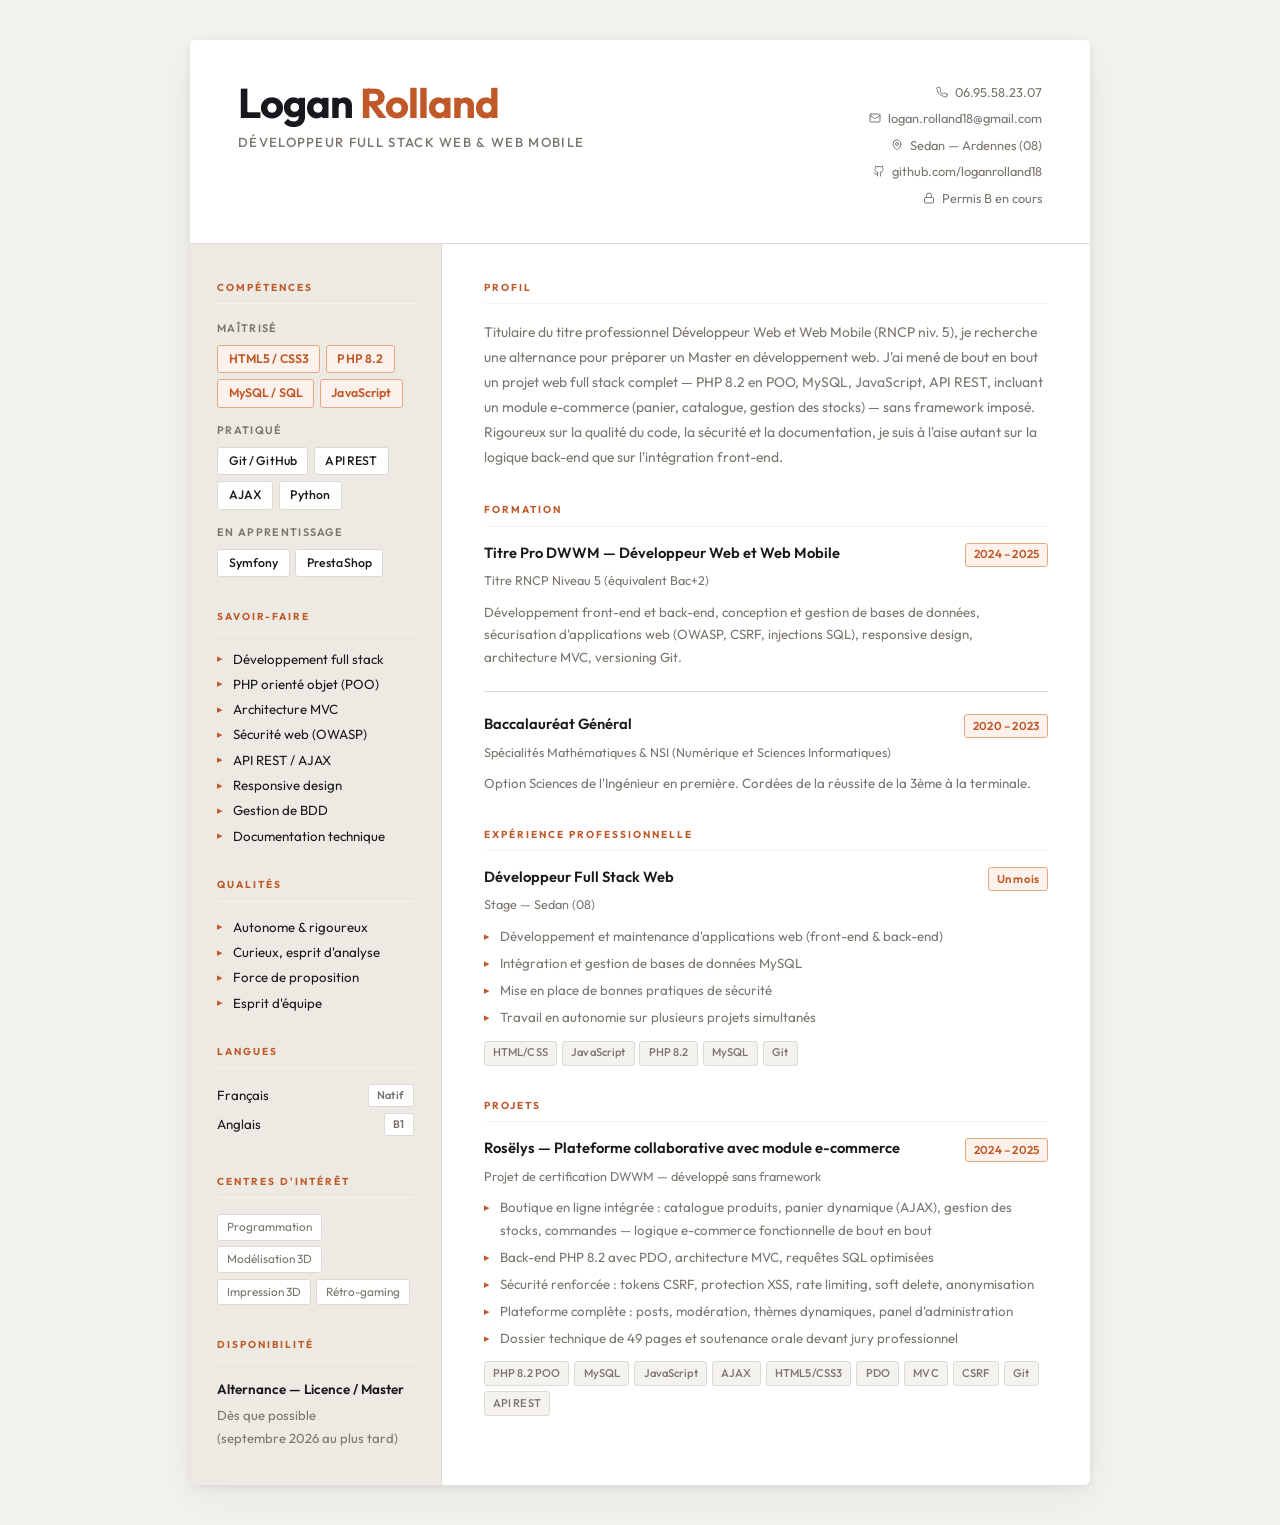
==== cv-logan-rolland.html @ 844a03ae "Add files via upload" ====
<!DOCTYPE html>
<html lang="fr">
<head>
<meta charset="UTF-8">
<meta name="viewport" content="width=device-width, initial-scale=1.0">
<title>CV – Logan Rolland – Développeur Full Stack Web & Web Mobile</title>
<link href="https://fonts.googleapis.com/css2?family=Outfit:wght@300;400;500;600;700&display=swap" rel="stylesheet">
<style>
:root {
  --bg:           #f4f2ee;
  --surface:      #ffffff;
  --sidebar:      #edeae3;
  --text:         #19181c;
  --muted:        #7a756e;
  --border:       #dedad3;
  --accent:       #c05828;
  --accent-bg:    #fdf1eb;
  --accent-border:#e8a882;
}

*, *::before, *::after { box-sizing: border-box; margin: 0; padding: 0; }

body {
  font-family: 'Outfit', sans-serif;
  background: var(--bg);
  color: var(--text);
  padding: 2.5rem 1rem;
  font-size: 14px;
  line-height: 1.6;
  -webkit-print-color-adjust: exact;
  print-color-adjust: exact;
}

.page {
  max-width: 900px;
  margin: 0 auto;
  background: var(--surface);
  border-radius: 6px;
  overflow: hidden;
  box-shadow: 0 2px 8px rgba(0,0,0,0.07), 0 12px 40px rgba(0,0,0,0.06);
}

/* ─── HEADER ─── */
.header {
  padding: 2.6rem 3rem 2.2rem;
  background: var(--surface);
  border-bottom: 1px solid var(--border);
  display: flex;
  justify-content: space-between;
  align-items: flex-start;
  gap: 2rem;
}

.header-left {}

.name {
  font-size: 2.6rem;
  font-weight: 700;
  letter-spacing: -0.025em;
  color: var(--text);
  line-height: 1;
}
.name em {
  color: var(--accent);
  font-style: normal;
}

.headline {
  font-size: 0.82rem;
  font-weight: 500;
  color: var(--muted);
  margin-top: 0.55rem;
  letter-spacing: 0.1em;
  text-transform: uppercase;
}

.contacts {
  display: flex;
  flex-direction: column;
  gap: 0.38rem;
  align-items: flex-end;
}

.hc {
  display: flex;
  align-items: center;
  gap: 0.42rem;
  color: var(--muted);
  font-size: 0.8rem;
  text-decoration: none;
  font-weight: 400;
  transition: color 0.15s;
}
.hc:hover { color: var(--accent); }
.hc svg { flex-shrink: 0; }

/* ─── LAYOUT ─── */
.body {
  display: grid;
  grid-template-columns: 252px 1fr;
}

/* ─── SIDEBAR ─── */
.sidebar {
  background: var(--sidebar);
  border-right: 1px solid var(--border);
  padding: 2.2rem 1.7rem;
  display: flex;
  flex-direction: column;
  gap: 2rem;
}

/* ─── MAIN ─── */
.main {
  padding: 2.2rem 2.6rem;
  display: flex;
  flex-direction: column;
  gap: 2rem;
}

/* ─── SECTION TITLE ─── */
.st {
  font-size: 0.63rem;
  font-weight: 700;
  letter-spacing: 0.2em;
  text-transform: uppercase;
  color: var(--accent);
  margin-bottom: 1rem;
  padding-bottom: 0.45rem;
  border-bottom: 1.5px solid var(--accent-bg);
}

/* ─── SKILL GROUPS ─── */
.skill-group {
  margin-bottom: 0.9rem;
}
.skill-group:last-child { margin-bottom: 0; }

.skill-group-label {
  font-size: 0.68rem;
  font-weight: 600;
  color: var(--muted);
  text-transform: uppercase;
  letter-spacing: 0.12em;
  margin-bottom: 0.45rem;
}

.skill-tags {
  display: flex;
  flex-wrap: wrap;
  gap: 0.35rem;
}

.stag {
  font-size: 0.77rem;
  font-weight: 500;
  padding: 0.22rem 0.65rem;
  border-radius: 3px;
  background: var(--surface);
  color: var(--text);
  border: 1px solid var(--border);
  letter-spacing: 0.01em;
}
.stag.hi {
  background: var(--accent-bg);
  border-color: var(--accent-border);
  color: var(--accent);
  font-weight: 600;
}

/* ─── SOFT LIST ─── */
.soft-list {
  display: flex;
  flex-direction: column;
  gap: 0.42rem;
}
.soft-item {
  font-size: 0.83rem;
  color: var(--text);
  font-weight: 400;
  padding-left: 1rem;
  position: relative;
  line-height: 1.4;
}
.soft-item::before {
  content: '▸';
  position: absolute;
  left: 0;
  color: var(--accent);
  font-size: 0.68rem;
  top: 0.15em;
}

/* ─── LANG ─── */
.lang-row {
  display: flex;
  justify-content: space-between;
  align-items: center;
  font-size: 0.83rem;
  margin-bottom: 0.38rem;
}
.lbadge {
  font-size: 0.68rem;
  font-weight: 600;
  padding: 0.1rem 0.5rem;
  border-radius: 2px;
  background: var(--surface);
  border: 1px solid var(--border);
  color: var(--muted);
  letter-spacing: 0.04em;
}

/* ─── HOBBIES ─── */
.hobby-tags {
  display: flex;
  flex-wrap: wrap;
  gap: 0.35rem;
}
.htag {
  font-size: 0.74rem;
  padding: 0.18rem 0.55rem;
  border-radius: 3px;
  background: var(--surface);
  border: 1px solid var(--border);
  color: var(--muted);
}

/* ─── DISPO ─── */
.dispo {
  font-size: 0.82rem;
  color: var(--muted);
  line-height: 1.75;
}
.dispo strong {
  display: block;
  font-weight: 600;
  color: var(--text);
  font-size: 0.84rem;
  margin-bottom: 0.15rem;
}

/* ─── PROFIL ─── */
.profil {
  font-size: 0.87rem;
  line-height: 1.8;
  color: var(--muted);
  font-weight: 400;
}

/* ─── CARDS ─── */
.card {
  padding-bottom: 1.4rem;
  margin-bottom: 1.4rem;
  border-bottom: 1px solid var(--border);
}
.card:last-child {
  padding-bottom: 0;
  margin-bottom: 0;
  border-bottom: none;
}

.card-head {
  display: flex;
  justify-content: space-between;
  align-items: flex-start;
  gap: 1rem;
  margin-bottom: 0.2rem;
}
.card-title {
  font-size: 0.92rem;
  font-weight: 600;
  color: var(--text);
  line-height: 1.35;
}
.card-date {
  font-size: 0.72rem;
  font-weight: 600;
  color: var(--accent);
  background: var(--accent-bg);
  border: 1px solid var(--accent-border);
  padding: 0.12rem 0.5rem;
  border-radius: 3px;
  white-space: nowrap;
  flex-shrink: 0;
  letter-spacing: 0.02em;
}
.card-sub {
  font-size: 0.79rem;
  color: var(--muted);
  margin-bottom: 0.65rem;
  font-weight: 400;
}
.card-desc {
  font-size: 0.83rem;
  color: var(--muted);
  line-height: 1.7;
}
.card-desc ul {
  display: flex;
  flex-direction: column;
  gap: 0.28rem;
  padding: 0;
}
.card-desc li {
  list-style: none;
  position: relative;
  padding-left: 1rem;
}
.card-desc li::before {
  content: '▸';
  position: absolute;
  left: 0;
  color: var(--accent);
  font-size: 0.68rem;
  top: 0.2em;
}

.tags {
  display: flex;
  flex-wrap: wrap;
  gap: 0.3rem;
  margin-top: 0.75rem;
}
.tag {
  font-size: 0.7rem;
  font-weight: 500;
  padding: 0.16rem 0.52rem;
  border-radius: 3px;
  background: var(--bg);
  border: 1px solid var(--border);
  color: var(--muted);
  letter-spacing: 0.01em;
}

/* ─── PRINT ─── */
@media print {
  body { padding: 0; background: white; }
  .page { box-shadow: none; border-radius: 0; max-width: 100%; }
}
</style>
</head>
<body>
<div class="page">

  <!-- HEADER -->
  <header class="header">
    <div class="header-left">
      <div class="name">Logan <em>Rolland</em></div>
      <div class="headline">Développeur Full Stack Web &amp; Web Mobile</div>
    </div>
    <div class="contacts">
      <a class="hc" href="tel:0695582307">
        <svg width="12" height="12" viewBox="0 0 24 24" fill="none" stroke="currentColor" stroke-width="2" stroke-linecap="round" stroke-linejoin="round"><path d="M22 16.92v3a2 2 0 0 1-2.18 2 19.79 19.79 0 0 1-8.63-3.07A19.5 19.5 0 0 1 4.69 13.5a19.79 19.79 0 0 1-3.07-8.67A2 2 0 0 1 3.6 2.69h3a2 2 0 0 1 2 1.72c.127.96.36 1.903.7 2.81a2 2 0 0 1-.45 2.11L7.91 10.24a16 16 0 0 0 6 6l1.62-1.62a2 2 0 0 1 2.11-.45c.907.34 1.85.573 2.81.7A2 2 0 0 1 22 16.92z"/></svg>
        06.95.58.23.07
      </a>
      <a class="hc" href="mailto:logan.rolland18@gmail.com">
        <svg width="12" height="12" viewBox="0 0 24 24" fill="none" stroke="currentColor" stroke-width="2" stroke-linecap="round" stroke-linejoin="round"><rect width="20" height="16" x="2" y="4" rx="2"/><path d="m22 7-8.97 5.7a1.94 1.94 0 0 1-2.06 0L2 7"/></svg>
        logan.rolland18@gmail.com
      </a>
      <span class="hc">
        <svg width="12" height="12" viewBox="0 0 24 24" fill="none" stroke="currentColor" stroke-width="2" stroke-linecap="round" stroke-linejoin="round"><path d="M20 10c0 6-8 12-8 12s-8-6-8-12a8 8 0 0 1 16 0Z"/><circle cx="12" cy="10" r="3"/></svg>
        Sedan — Ardennes (08)
      </span>
      <a class="hc" href="https://github.com/loganrolland18" target="_blank">
        <svg width="12" height="12" viewBox="0 0 24 24" fill="none" stroke="currentColor" stroke-width="2" stroke-linecap="round" stroke-linejoin="round"><path d="M15 22v-4a4.8 4.8 0 0 0-1-3.5c3 0 6-2 6-5.5.08-1.25-.27-2.48-1-3.5.28-1.15.28-2.35 0-3.5 0 0-1 0-3 1.5-2.64-.5-5.36-.5-8 0C6 2 5 2 5 2c-.3 1.15-.3 2.35 0 3.5A5.4 5.4 0 0 0 4 9c0 3.5 3 5.5 6 5.5-.39.49-.68 1.05-.85 1.65-.17.6-.22 1.23-.15 1.85v4"/><path d="M9 18c-4.51 2-5-2-7-2"/></svg>
        github.com/loganrolland18
      </a>
      <span class="hc">
        <svg width="12" height="12" viewBox="0 0 24 24" fill="none" stroke="currentColor" stroke-width="2" stroke-linecap="round" stroke-linejoin="round"><rect width="18" height="11" x="3" y="11" rx="2"/><path d="M7 11V7a5 5 0 0 1 10 0v4"/></svg>
        Permis B en cours
      </span>
    </div>
  </header>

  <div class="body">

    <!-- SIDEBAR -->
    <aside class="sidebar">

      <section>
        <div class="st">Compétences</div>

        <div class="skill-group">
          <div class="skill-group-label">Maîtrisé</div>
          <div class="skill-tags">
            <span class="stag hi">HTML5 / CSS3</span>
            <span class="stag hi">PHP 8.2</span>
            <span class="stag hi">MySQL / SQL</span>
            <span class="stag hi">JavaScript</span>
          </div>
        </div>

        <div class="skill-group">
          <div class="skill-group-label">Pratiqué</div>
          <div class="skill-tags">
            <span class="stag">Git / GitHub</span>
            <span class="stag">API REST</span>
            <span class="stag">AJAX</span>
            <span class="stag">Python</span>
          </div>
        </div>

        <div class="skill-group">
          <div class="skill-group-label">En apprentissage</div>
          <div class="skill-tags">
            <span class="stag">Symfony</span>
            <span class="stag">PrestaShop</span>
          </div>
        </div>
      </section>

      <section>
        <div class="st">Savoir-faire</div>
        <div class="soft-list">
          <div class="soft-item">Développement full stack</div>
          <div class="soft-item">PHP orienté objet (POO)</div>
          <div class="soft-item">Architecture MVC</div>
          <div class="soft-item">Sécurité web (OWASP)</div>
          <div class="soft-item">API REST / AJAX</div>
          <div class="soft-item">Responsive design</div>
          <div class="soft-item">Gestion de BDD</div>
          <div class="soft-item">Documentation technique</div>
        </div>
      </section>

      <section>
        <div class="st">Qualités</div>
        <div class="soft-list">
          <div class="soft-item">Autonome &amp; rigoureux</div>
          <div class="soft-item">Curieux, esprit d'analyse</div>
          <div class="soft-item">Force de proposition</div>
          <div class="soft-item">Esprit d'équipe</div>
        </div>
      </section>

      <section>
        <div class="st">Langues</div>
        <div class="lang-row"><span>Français</span><span class="lbadge">Natif</span></div>
        <div class="lang-row"><span>Anglais</span><span class="lbadge">B1</span></div>
      </section>

      <section>
        <div class="st">Centres d'intérêt</div>
        <div class="hobby-tags">
          <span class="htag">Programmation</span>
          <span class="htag">Modélisation 3D</span>
          <span class="htag">Impression 3D</span>
          <span class="htag">Rétro-gaming</span>
        </div>
      </section>

      <section>
        <div class="st">Disponibilité</div>
        <div class="dispo">
          <strong>Alternance — Licence / Master</strong>
          Dès que possible<br>
          (septembre 2026 au plus tard)<br>
              
        </div>
      </section>

    </aside>

    <!-- MAIN -->
    <main class="main">

      <section>
        <div class="st">Profil</div>
        <div class="profil">
          Titulaire du titre professionnel Développeur Web et Web Mobile (RNCP niv. 5), je recherche une alternance pour préparer un Master en développement web. J'ai mené de bout en bout un projet web full stack complet — PHP 8.2 en POO, MySQL, JavaScript, API REST, incluant un module e-commerce (panier, catalogue, gestion des stocks) — sans framework imposé. Rigoureux sur la qualité du code, la sécurité et la documentation, je suis à l'aise autant sur la logique back-end que sur l'intégration front-end.
        </div>
      </section>

      <section>
        <div class="st">Formation</div>

        <div class="card">
          <div class="card-head">
            <div class="card-title">Titre Pro DWWM — Développeur Web et Web Mobile</div>
            <span class="card-date">2024 – 2025</span>
          </div>
          <div class="card-sub">Titre RNCP Niveau 5 (équivalent Bac+2)</div>
          <div class="card-desc">
            Développement front-end et back-end, conception et gestion de bases de données, sécurisation d'applications web (OWASP, CSRF, injections SQL), responsive design, architecture MVC, versioning Git.
          </div>
        </div>

        <div class="card">
          <div class="card-head">
            <div class="card-title">Baccalauréat Général</div>
            <span class="card-date">2020 – 2023</span>
          </div>
          <div class="card-sub">Spécialités Mathématiques &amp; NSI (Numérique et Sciences Informatiques)</div>
          <div class="card-desc">
            Option Sciences de l'Ingénieur en première. Cordées de la réussite de la 3ème à la terminale.
          </div>
        </div>
      </section>

      <section>
        <div class="st">Expérience professionnelle</div>

        <div class="card">
          <div class="card-head">
            <div class="card-title">Développeur Full Stack Web </div>
            <span class="card-date">Un mois</span>
          </div>
          <div class="card-sub">Stage — Sedan (08)</div>
          <div class="card-desc">
            <ul>
              <li>Développement et maintenance d'applications web (front-end &amp; back-end)</li>
              <li>Intégration et gestion de bases de données MySQL</li>
              <li>Mise en place de bonnes pratiques de sécurité</li>
              <li>Travail en autonomie sur plusieurs projets simultanés</li>
            </ul>
          </div>
          <div class="tags">
            <span class="tag">HTML/CSS</span>
            <span class="tag">JavaScript</span>
            <span class="tag">PHP 8.2</span>
            <span class="tag">MySQL</span>
            <span class="tag">Git</span>
          </div>
        </div>
      </section>

      <section>
        <div class="st">Projets</div>

        <div class="card">
          <div class="card-head">
            <div class="card-title">Rosëlys — Plateforme collaborative avec module e-commerce</div>
            <span class="card-date">2024 – 2025</span>
          </div>
          <div class="card-sub">Projet de certification DWWM — développé sans framework</div>
          <div class="card-desc">
            <ul>
              <li>Boutique en ligne intégrée : catalogue produits, panier dynamique (AJAX), gestion des stocks, commandes — logique e-commerce fonctionnelle de bout en bout</li>
              <li>Back-end PHP 8.2 avec PDO, architecture MVC, requêtes SQL optimisées</li>
              <li>Sécurité renforcée : tokens CSRF, protection XSS, rate limiting, soft delete, anonymisation</li>
              <li>Plateforme complète : posts, modération, thèmes dynamiques, panel d'administration</li>
              <li>Dossier technique de 49 pages et soutenance orale devant jury professionnel</li>
            </ul>
          </div>
          <div class="tags">
            <span class="tag">PHP 8.2 POO</span>
            <span class="tag">MySQL</span>
            <span class="tag">JavaScript</span>
            <span class="tag">AJAX</span>
            <span class="tag">HTML5/CSS3</span>
            <span class="tag">PDO</span>
            <span class="tag">MVC</span>
            <span class="tag">CSRF</span>
            <span class="tag">Git</span>
            <span class="tag">API REST</span>
          </div>
        </div>
      </section>

    </main>
  </div>
</div>
</body>
</html>
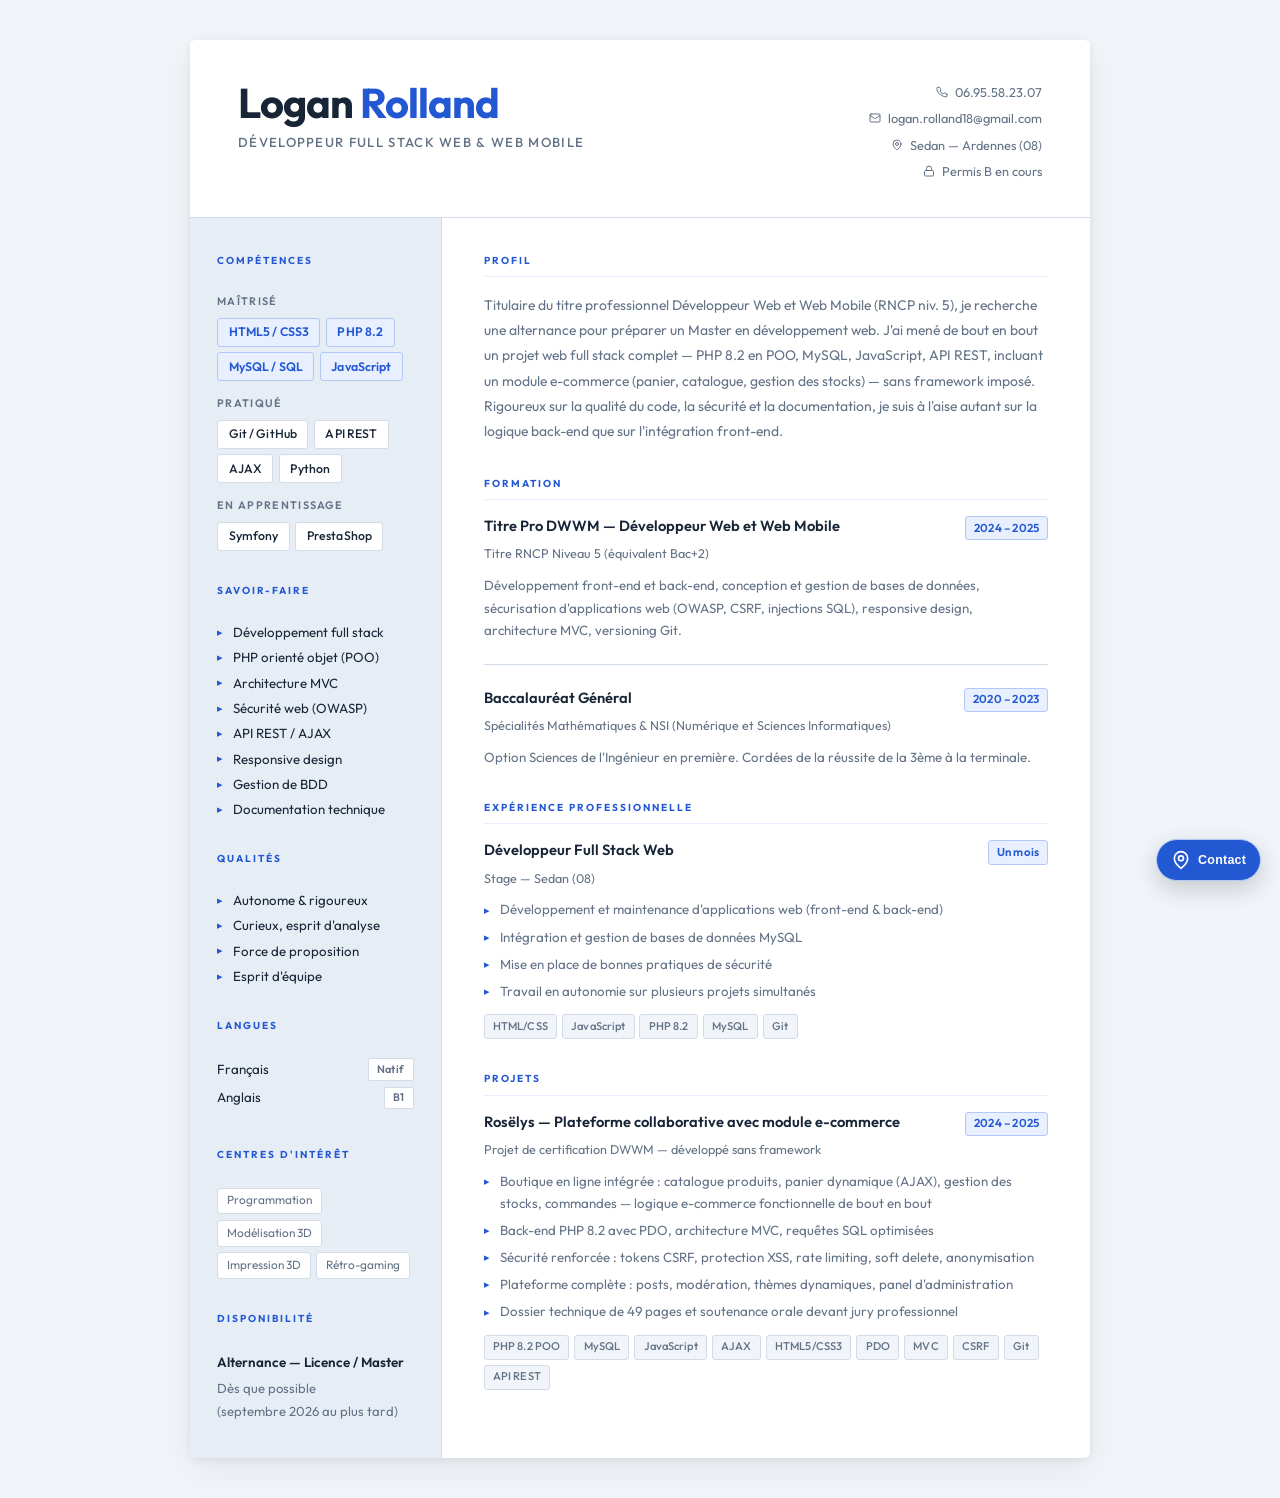
==== commit fe7c6f0e: "Add files via upload" ====
--- a/cv-logan-rolland.html
+++ b/cv-logan-rolland.html
@@ -4,340 +4,9 @@
 <meta charset="UTF-8">
 <meta name="viewport" content="width=device-width, initial-scale=1.0">
 <title>CV – Logan Rolland – Développeur Full Stack Web & Web Mobile</title>
+<link rel="stylesheet" href="styles.css">
 <link href="https://fonts.googleapis.com/css2?family=Outfit:wght@300;400;500;600;700&display=swap" rel="stylesheet">
-<style>
-:root {
-  --bg:           #f4f2ee;
-  --surface:      #ffffff;
-  --sidebar:      #edeae3;
-  --text:         #19181c;
-  --muted:        #7a756e;
-  --border:       #dedad3;
-  --accent:       #c05828;
-  --accent-bg:    #fdf1eb;
-  --accent-border:#e8a882;
-}
-
-*, *::before, *::after { box-sizing: border-box; margin: 0; padding: 0; }
-
-body {
-  font-family: 'Outfit', sans-serif;
-  background: var(--bg);
-  color: var(--text);
-  padding: 2.5rem 1rem;
-  font-size: 14px;
-  line-height: 1.6;
-  -webkit-print-color-adjust: exact;
-  print-color-adjust: exact;
-}
-
-.page {
-  max-width: 900px;
-  margin: 0 auto;
-  background: var(--surface);
-  border-radius: 6px;
-  overflow: hidden;
-  box-shadow: 0 2px 8px rgba(0,0,0,0.07), 0 12px 40px rgba(0,0,0,0.06);
-}
-
-/* ─── HEADER ─── */
-.header {
-  padding: 2.6rem 3rem 2.2rem;
-  background: var(--surface);
-  border-bottom: 1px solid var(--border);
-  display: flex;
-  justify-content: space-between;
-  align-items: flex-start;
-  gap: 2rem;
-}
-
-.header-left {}
-
-.name {
-  font-size: 2.6rem;
-  font-weight: 700;
-  letter-spacing: -0.025em;
-  color: var(--text);
-  line-height: 1;
-}
-.name em {
-  color: var(--accent);
-  font-style: normal;
-}
-
-.headline {
-  font-size: 0.82rem;
-  font-weight: 500;
-  color: var(--muted);
-  margin-top: 0.55rem;
-  letter-spacing: 0.1em;
-  text-transform: uppercase;
-}
-
-.contacts {
-  display: flex;
-  flex-direction: column;
-  gap: 0.38rem;
-  align-items: flex-end;
-}
-
-.hc {
-  display: flex;
-  align-items: center;
-  gap: 0.42rem;
-  color: var(--muted);
-  font-size: 0.8rem;
-  text-decoration: none;
-  font-weight: 400;
-  transition: color 0.15s;
-}
-.hc:hover { color: var(--accent); }
-.hc svg { flex-shrink: 0; }
-
-/* ─── LAYOUT ─── */
-.body {
-  display: grid;
-  grid-template-columns: 252px 1fr;
-}
-
-/* ─── SIDEBAR ─── */
-.sidebar {
-  background: var(--sidebar);
-  border-right: 1px solid var(--border);
-  padding: 2.2rem 1.7rem;
-  display: flex;
-  flex-direction: column;
-  gap: 2rem;
-}
-
-/* ─── MAIN ─── */
-.main {
-  padding: 2.2rem 2.6rem;
-  display: flex;
-  flex-direction: column;
-  gap: 2rem;
-}
-
-/* ─── SECTION TITLE ─── */
-.st {
-  font-size: 0.63rem;
-  font-weight: 700;
-  letter-spacing: 0.2em;
-  text-transform: uppercase;
-  color: var(--accent);
-  margin-bottom: 1rem;
-  padding-bottom: 0.45rem;
-  border-bottom: 1.5px solid var(--accent-bg);
-}
-
-/* ─── SKILL GROUPS ─── */
-.skill-group {
-  margin-bottom: 0.9rem;
-}
-.skill-group:last-child { margin-bottom: 0; }
-
-.skill-group-label {
-  font-size: 0.68rem;
-  font-weight: 600;
-  color: var(--muted);
-  text-transform: uppercase;
-  letter-spacing: 0.12em;
-  margin-bottom: 0.45rem;
-}
-
-.skill-tags {
-  display: flex;
-  flex-wrap: wrap;
-  gap: 0.35rem;
-}
-
-.stag {
-  font-size: 0.77rem;
-  font-weight: 500;
-  padding: 0.22rem 0.65rem;
-  border-radius: 3px;
-  background: var(--surface);
-  color: var(--text);
-  border: 1px solid var(--border);
-  letter-spacing: 0.01em;
-}
-.stag.hi {
-  background: var(--accent-bg);
-  border-color: var(--accent-border);
-  color: var(--accent);
-  font-weight: 600;
-}
-
-/* ─── SOFT LIST ─── */
-.soft-list {
-  display: flex;
-  flex-direction: column;
-  gap: 0.42rem;
-}
-.soft-item {
-  font-size: 0.83rem;
-  color: var(--text);
-  font-weight: 400;
-  padding-left: 1rem;
-  position: relative;
-  line-height: 1.4;
-}
-.soft-item::before {
-  content: '▸';
-  position: absolute;
-  left: 0;
-  color: var(--accent);
-  font-size: 0.68rem;
-  top: 0.15em;
-}
-
-/* ─── LANG ─── */
-.lang-row {
-  display: flex;
-  justify-content: space-between;
-  align-items: center;
-  font-size: 0.83rem;
-  margin-bottom: 0.38rem;
-}
-.lbadge {
-  font-size: 0.68rem;
-  font-weight: 600;
-  padding: 0.1rem 0.5rem;
-  border-radius: 2px;
-  background: var(--surface);
-  border: 1px solid var(--border);
-  color: var(--muted);
-  letter-spacing: 0.04em;
-}
-
-/* ─── HOBBIES ─── */
-.hobby-tags {
-  display: flex;
-  flex-wrap: wrap;
-  gap: 0.35rem;
-}
-.htag {
-  font-size: 0.74rem;
-  padding: 0.18rem 0.55rem;
-  border-radius: 3px;
-  background: var(--surface);
-  border: 1px solid var(--border);
-  color: var(--muted);
-}
-
-/* ─── DISPO ─── */
-.dispo {
-  font-size: 0.82rem;
-  color: var(--muted);
-  line-height: 1.75;
-}
-.dispo strong {
-  display: block;
-  font-weight: 600;
-  color: var(--text);
-  font-size: 0.84rem;
-  margin-bottom: 0.15rem;
-}
-
-/* ─── PROFIL ─── */
-.profil {
-  font-size: 0.87rem;
-  line-height: 1.8;
-  color: var(--muted);
-  font-weight: 400;
-}
-
-/* ─── CARDS ─── */
-.card {
-  padding-bottom: 1.4rem;
-  margin-bottom: 1.4rem;
-  border-bottom: 1px solid var(--border);
-}
-.card:last-child {
-  padding-bottom: 0;
-  margin-bottom: 0;
-  border-bottom: none;
-}
-
-.card-head {
-  display: flex;
-  justify-content: space-between;
-  align-items: flex-start;
-  gap: 1rem;
-  margin-bottom: 0.2rem;
-}
-.card-title {
-  font-size: 0.92rem;
-  font-weight: 600;
-  color: var(--text);
-  line-height: 1.35;
-}
-.card-date {
-  font-size: 0.72rem;
-  font-weight: 600;
-  color: var(--accent);
-  background: var(--accent-bg);
-  border: 1px solid var(--accent-border);
-  padding: 0.12rem 0.5rem;
-  border-radius: 3px;
-  white-space: nowrap;
-  flex-shrink: 0;
-  letter-spacing: 0.02em;
-}
-.card-sub {
-  font-size: 0.79rem;
-  color: var(--muted);
-  margin-bottom: 0.65rem;
-  font-weight: 400;
-}
-.card-desc {
-  font-size: 0.83rem;
-  color: var(--muted);
-  line-height: 1.7;
-}
-.card-desc ul {
-  display: flex;
-  flex-direction: column;
-  gap: 0.28rem;
-  padding: 0;
-}
-.card-desc li {
-  list-style: none;
-  position: relative;
-  padding-left: 1rem;
-}
-.card-desc li::before {
-  content: '▸';
-  position: absolute;
-  left: 0;
-  color: var(--accent);
-  font-size: 0.68rem;
-  top: 0.2em;
-}
-
-.tags {
-  display: flex;
-  flex-wrap: wrap;
-  gap: 0.3rem;
-  margin-top: 0.75rem;
-}
-.tag {
-  font-size: 0.7rem;
-  font-weight: 500;
-  padding: 0.16rem 0.52rem;
-  border-radius: 3px;
-  background: var(--bg);
-  border: 1px solid var(--border);
-  color: var(--muted);
-  letter-spacing: 0.01em;
-}
-
-/* ─── PRINT ─── */
-@media print {
-  body { padding: 0; background: white; }
-  .page { box-shadow: none; border-radius: 0; max-width: 100%; }
-}
-</style>
+
 </head>
 <body>
 <div class="page">
@@ -361,10 +30,6 @@
         <svg width="12" height="12" viewBox="0 0 24 24" fill="none" stroke="currentColor" stroke-width="2" stroke-linecap="round" stroke-linejoin="round"><path d="M20 10c0 6-8 12-8 12s-8-6-8-12a8 8 0 0 1 16 0Z"/><circle cx="12" cy="10" r="3"/></svg>
         Sedan — Ardennes (08)
       </span>
-      <a class="hc" href="https://github.com/loganrolland18" target="_blank">
-        <svg width="12" height="12" viewBox="0 0 24 24" fill="none" stroke="currentColor" stroke-width="2" stroke-linecap="round" stroke-linejoin="round"><path d="M15 22v-4a4.8 4.8 0 0 0-1-3.5c3 0 6-2 6-5.5.08-1.25-.27-2.48-1-3.5.28-1.15.28-2.35 0-3.5 0 0-1 0-3 1.5-2.64-.5-5.36-.5-8 0C6 2 5 2 5 2c-.3 1.15-.3 2.35 0 3.5A5.4 5.4 0 0 0 4 9c0 3.5 3 5.5 6 5.5-.39.49-.68 1.05-.85 1.65-.17.6-.22 1.23-.15 1.85v4"/><path d="M9 18c-4.51 2-5-2-7-2"/></svg>
-        github.com/loganrolland18
-      </a>
       <span class="hc">
         <svg width="12" height="12" viewBox="0 0 24 24" fill="none" stroke="currentColor" stroke-width="2" stroke-linecap="round" stroke-linejoin="round"><rect width="18" height="11" x="3" y="11" rx="2"/><path d="M7 11V7a5 5 0 0 1 10 0v4"/></svg>
         Permis B en cours
@@ -560,5 +225,77 @@
     </main>
   </div>
 </div>
+
+<button class="contact-fab" type="button" aria-controls="contact-panel" aria-expanded="false" aria-label="Ouvrir les contacts">
+  <svg width="20" height="20" viewBox="0 0 24 24" fill="none" stroke="currentColor" stroke-width="2" stroke-linecap="round" stroke-linejoin="round" aria-hidden="true"><path d="M20 10c0 6-8 12-8 12s-8-6-8-12a8 8 0 0 1 16 0Z"/><circle cx="12" cy="10" r="3"/></svg>
+  <span>Contact</span>
+</button>
+
+<div class="contact-backdrop" aria-hidden="true"></div>
+
+<aside id="contact-panel" class="contact-panel" aria-hidden="true">
+  <div class="contact-panel-head">
+    <strong>Me contacter</strong>
+    <button class="contact-close" type="button" aria-label="Fermer le panneau de contact">×</button>
+  </div>
+  <div class="contact-panel-list">
+    <a href="mailto:logan.rolland18@gmail.com">logan.rolland18@gmail.com</a>
+    <a href="tel:0695582307">06.95.58.23.07</a>
+    <a href="https://maps.google.com/?q=Sedan+Ardennes" target="_blank" rel="noopener noreferrer">Sedan — Ardennes (08)</a>
+    <a href="https://github.com/loganrolland18" target="_blank" rel="noopener noreferrer">github.com/loganrolland18</a>
+  </div>
+</aside>
+
+<script>
+  (function () {
+    const fab = document.querySelector('.contact-fab');
+    const backdrop = document.querySelector('.contact-backdrop');
+    const panel = document.querySelector('#contact-panel');
+    const closeBtn = document.querySelector('.contact-close');
+
+    if (!fab || !backdrop || !panel || !closeBtn) {
+      return;
+    }
+
+    const closePanel = function () {
+      panel.classList.remove('open');
+      backdrop.classList.remove('open');
+      document.body.classList.remove('contact-open');
+      panel.setAttribute('aria-hidden', 'true');
+      fab.setAttribute('aria-expanded', 'false');
+    };
+
+    const openPanel = function () {
+      panel.classList.add('open');
+      backdrop.classList.add('open');
+      document.body.classList.add('contact-open');
+      panel.setAttribute('aria-hidden', 'false');
+      fab.setAttribute('aria-expanded', 'true');
+    };
+
+    fab.addEventListener('click', function () {
+      if (panel.classList.contains('open')) {
+        closePanel();
+      } else {
+        openPanel();
+      }
+    });
+
+    closeBtn.addEventListener('click', closePanel);
+    backdrop.addEventListener('click', closePanel);
+
+    document.addEventListener('keydown', function (event) {
+      if (event.key === 'Escape') {
+        closePanel();
+      }
+    });
+
+    document.addEventListener('click', function (event) {
+      if (!panel.contains(event.target) && !fab.contains(event.target)) {
+        closePanel();
+      }
+    });
+  })();
+</script>
 </body>
 </html>
--- a/styles.css
+++ b/styles.css
@@ -0,0 +1,498 @@
+
+:root {
+  --bg:           #f1f5f9;
+  --surface:      #ffffff;
+  --sidebar:      #e7edf5;
+  --text:         #182536;
+  --muted:        #637286;
+  --border:       #d2dce8;
+  --accent:       #2358d3;
+  --accent-bg:    #e8f0ff;
+  --accent-border:#b3c8f6;
+}
+
+*, *::before, *::after { box-sizing: border-box; margin: 0; padding: 0; }
+
+body {
+  font-family: 'Outfit', sans-serif;
+  background: var(--bg);
+  color: var(--text);
+  padding: 2.5rem 1rem;
+  font-size: 14px;
+  line-height: 1.6;
+  -webkit-print-color-adjust: exact;
+  print-color-adjust: exact;
+}
+
+.page {
+  max-width: 900px;
+  margin: 0 auto;
+  background: var(--surface);
+  border-radius: 6px;
+  overflow: hidden;
+  box-shadow: 0 2px 8px rgba(0,0,0,0.07), 0 12px 40px rgba(0,0,0,0.06);
+}
+
+/* ─── HEADER ─── */
+.header {
+  padding: 2.6rem 3rem 2.2rem;
+  background: var(--surface);
+  border-bottom: 1px solid var(--border);
+  display: flex;
+  justify-content: space-between;
+  align-items: flex-start;
+  gap: 2rem;
+}
+
+.name {
+  font-size: 2.6rem;
+  font-weight: 700;
+  letter-spacing: -0.025em;
+  color: var(--text);
+  line-height: 1;
+}
+.name em {
+  color: var(--accent);
+  font-style: normal;
+}
+
+.headline {
+  font-size: 0.82rem;
+  font-weight: 500;
+  color: var(--muted);
+  margin-top: 0.55rem;
+  letter-spacing: 0.1em;
+  text-transform: uppercase;
+}
+
+.contacts {
+  display: flex;
+  flex-direction: column;
+  gap: 0.38rem;
+  align-items: flex-end;
+}
+
+.hc {
+  display: flex;
+  align-items: center;
+  gap: 0.42rem;
+  color: var(--muted);
+  font-size: 0.8rem;
+  text-decoration: none;
+  font-weight: 400;
+  transition: color 0.15s;
+}
+.hc:hover { color: var(--accent); }
+.hc svg { flex-shrink: 0; }
+
+/* ─── LAYOUT ─── */
+.body {
+  display: grid;
+  grid-template-columns: 252px 1fr;
+}
+
+/* ─── SIDEBAR ─── */
+.sidebar {
+  background: var(--sidebar);
+  border-right: 1px solid var(--border);
+  padding: 2.2rem 1.7rem;
+  display: flex;
+  flex-direction: column;
+  gap: 2rem;
+}
+
+/* ─── MAIN ─── */
+.main {
+  padding: 2.2rem 2.6rem;
+  display: flex;
+  flex-direction: column;
+  gap: 2rem;
+}
+
+/* ─── SECTION TITLE ─── */
+.st {
+  font-size: 0.63rem;
+  font-weight: 700;
+  letter-spacing: 0.2em;
+  text-transform: uppercase;
+  color: var(--accent);
+  margin-bottom: 1rem;
+  padding-bottom: 0.45rem;
+  border-bottom: 1.5px solid var(--accent-bg);
+}
+
+/* ─── SKILL GROUPS ─── */
+.skill-group {
+  margin-bottom: 0.9rem;
+}
+.skill-group:last-child { margin-bottom: 0; }
+
+.skill-group-label {
+  font-size: 0.68rem;
+  font-weight: 600;
+  color: var(--muted);
+  text-transform: uppercase;
+  letter-spacing: 0.12em;
+  margin-bottom: 0.45rem;
+}
+
+.skill-tags {
+  display: flex;
+  flex-wrap: wrap;
+  gap: 0.35rem;
+}
+
+.stag {
+  font-size: 0.77rem;
+  font-weight: 500;
+  padding: 0.22rem 0.65rem;
+  border-radius: 3px;
+  background: var(--surface);
+  color: var(--text);
+  border: 1px solid var(--border);
+  letter-spacing: 0.01em;
+}
+.stag.hi {
+  background: var(--accent-bg);
+  border-color: var(--accent-border);
+  color: var(--accent);
+  font-weight: 600;
+}
+
+/* ─── SOFT LIST ─── */
+.soft-list {
+  display: flex;
+  flex-direction: column;
+  gap: 0.42rem;
+}
+.soft-item {
+  font-size: 0.83rem;
+  color: var(--text);
+  font-weight: 400;
+  padding-left: 1rem;
+  position: relative;
+  line-height: 1.4;
+}
+.soft-item::before {
+  content: '▸';
+  position: absolute;
+  left: 0;
+  color: var(--accent);
+  font-size: 0.68rem;
+  top: 0.15em;
+}
+
+/* ─── LANG ─── */
+.lang-row {
+  display: flex;
+  justify-content: space-between;
+  align-items: center;
+  font-size: 0.83rem;
+  margin-bottom: 0.38rem;
+}
+.lbadge {
+  font-size: 0.68rem;
+  font-weight: 600;
+  padding: 0.1rem 0.5rem;
+  border-radius: 2px;
+  background: var(--surface);
+  border: 1px solid var(--border);
+  color: var(--muted);
+  letter-spacing: 0.04em;
+}
+
+/* ─── HOBBIES ─── */
+.hobby-tags {
+  display: flex;
+  flex-wrap: wrap;
+  gap: 0.35rem;
+}
+.htag {
+  font-size: 0.74rem;
+  padding: 0.18rem 0.55rem;
+  border-radius: 3px;
+  background: var(--surface);
+  border: 1px solid var(--border);
+  color: var(--muted);
+}
+
+/* ─── DISPO ─── */
+.dispo {
+  font-size: 0.82rem;
+  color: var(--muted);
+  line-height: 1.75;
+}
+.dispo strong {
+  display: block;
+  font-weight: 600;
+  color: var(--text);
+  font-size: 0.84rem;
+  margin-bottom: 0.15rem;
+}
+
+/* ─── PROFIL ─── */
+.profil {
+  font-size: 0.87rem;
+  line-height: 1.8;
+  color: var(--muted);
+  font-weight: 400;
+}
+
+/* ─── CARDS ─── */
+.card {
+  padding-bottom: 1.4rem;
+  margin-bottom: 1.4rem;
+  border-bottom: 1px solid var(--border);
+}
+.card:last-child {
+  padding-bottom: 0;
+  margin-bottom: 0;
+  border-bottom: none;
+}
+
+.card-head {
+  display: flex;
+  justify-content: space-between;
+  align-items: flex-start;
+  gap: 1rem;
+  margin-bottom: 0.2rem;
+}
+.card-title {
+  font-size: 0.92rem;
+  font-weight: 600;
+  color: var(--text);
+  line-height: 1.35;
+}
+.card-date {
+  font-size: 0.72rem;
+  font-weight: 600;
+  color: var(--accent);
+  background: var(--accent-bg);
+  border: 1px solid var(--accent-border);
+  padding: 0.12rem 0.5rem;
+  border-radius: 3px;
+  white-space: nowrap;
+  flex-shrink: 0;
+  letter-spacing: 0.02em;
+}
+.card-sub {
+  font-size: 0.79rem;
+  color: var(--muted);
+  margin-bottom: 0.65rem;
+  font-weight: 400;
+}
+.card-desc {
+  font-size: 0.83rem;
+  color: var(--muted);
+  line-height: 1.7;
+}
+.card-desc ul {
+  display: flex;
+  flex-direction: column;
+  gap: 0.28rem;
+  padding: 0;
+}
+.card-desc li {
+  list-style: none;
+  position: relative;
+  padding-left: 1rem;
+}
+.card-desc li::before {
+  content: '▸';
+  position: absolute;
+  left: 0;
+  color: var(--accent);
+  font-size: 0.68rem;
+  top: 0.2em;
+}
+
+.tags {
+  display: flex;
+  flex-wrap: wrap;
+  gap: 0.3rem;
+  margin-top: 0.75rem;
+}
+.tag {
+  font-size: 0.7rem;
+  font-weight: 500;
+  padding: 0.16rem 0.52rem;
+  border-radius: 3px;
+  background: var(--bg);
+  border: 1px solid var(--border);
+  color: var(--muted);
+  letter-spacing: 0.01em;
+}
+
+/* ─── FLOATING CONTACT PANEL ─── */
+.contact-fab {
+  position: fixed;
+  right: 1.2rem;
+  bottom: 1.2rem;
+  z-index: 40;
+  display: inline-flex;
+  align-items: center;
+  gap: 0.45rem;
+  padding: 0.62rem 0.85rem;
+  border-radius: 999px;
+  border: 1px solid var(--accent-border);
+  background: var(--accent);
+  color: #fff;
+  font-size: 0.78rem;
+  font-weight: 600;
+  letter-spacing: 0.02em;
+  text-decoration: none;
+  box-shadow: 0 8px 24px rgba(0, 0, 0, 0.18);
+  transition: transform 0.16s ease, box-shadow 0.16s ease, filter 0.16s ease;
+  cursor: pointer;
+}
+
+.contact-fab:hover {
+  transform: translateY(-2px);
+  box-shadow: 0 12px 28px rgba(0, 0, 0, 0.24);
+  filter: brightness(1.03);
+}
+
+.contact-fab:focus-visible {
+  outline: 2px solid var(--accent-border);
+  outline-offset: 2px;
+}
+
+.contact-backdrop {
+  position: fixed;
+  inset: 0;
+  z-index: 38;
+  background: rgba(25, 24, 28, 0.14);
+  backdrop-filter: blur(4px);
+  -webkit-backdrop-filter: blur(4px);
+  opacity: 0;
+  pointer-events: none;
+  transition: opacity 0.2s ease;
+}
+
+.contact-backdrop.open {
+  opacity: 1;
+  pointer-events: auto;
+}
+
+.contact-panel {
+  position: fixed;
+  right: 1.2rem;
+  bottom: 4.3rem;
+  z-index: 39;
+  width: min(320px, calc(100vw - 2rem));
+  border: 1px solid var(--accent-border);
+  border-radius: 10px;
+  background: var(--surface);
+  box-shadow: 0 10px 30px rgba(0, 0, 0, 0.2);
+  padding: 0.95rem;
+  transform: translateY(12px);
+  opacity: 0;
+  pointer-events: none;
+  transition: transform 0.2s ease, opacity 0.2s ease;
+}
+
+.contact-panel.open {
+  transform: translateY(0);
+  opacity: 1;
+  pointer-events: auto;
+}
+
+.contact-panel-head {
+  display: flex;
+  justify-content: space-between;
+  align-items: center;
+  margin-bottom: 0.75rem;
+}
+
+.contact-panel-head strong {
+  color: var(--text);
+  font-size: 0.88rem;
+}
+
+.contact-close {
+  border: 1px solid var(--border);
+  background: var(--bg);
+  color: var(--muted);
+  width: 24px;
+  height: 24px;
+  border-radius: 6px;
+  line-height: 1;
+  cursor: pointer;
+}
+
+.contact-panel-list {
+  display: flex;
+  flex-direction: column;
+  gap: 0.35rem;
+}
+
+.contact-panel-list a {
+  font-size: 0.82rem;
+  text-decoration: none;
+  color: var(--muted);
+  border: 1px solid var(--border);
+  border-radius: 6px;
+  padding: 0.45rem 0.55rem;
+  background: var(--bg);
+  opacity: 0;
+  transform: translateY(6px);
+  transition: color 0.16s ease, border-color 0.16s ease, background 0.16s ease;
+}
+
+.contact-panel.open .contact-panel-list a {
+  opacity: 1;
+  transform: translateY(0);
+  transition:
+    opacity 0.22s ease,
+    transform 0.22s ease,
+    color 0.16s ease,
+    border-color 0.16s ease,
+    background 0.16s ease;
+}
+
+.contact-panel.open .contact-panel-list a:nth-child(1) { transition-delay: 0.03s; }
+.contact-panel.open .contact-panel-list a:nth-child(2) { transition-delay: 0.07s; }
+.contact-panel.open .contact-panel-list a:nth-child(3) { transition-delay: 0.11s; }
+.contact-panel.open .contact-panel-list a:nth-child(4) { transition-delay: 0.15s; }
+
+.contact-panel-list a:hover {
+  color: var(--accent);
+  border-color: var(--accent-border);
+  background: var(--accent-bg);
+}
+
+@media (max-width: 768px) {
+  .contact-fab {
+    right: 0.75rem;
+    bottom: 0.75rem;
+    padding: 0.56rem 0.75rem;
+  }
+
+  .contact-panel {
+    right: 0.75rem;
+    width: min(300px, calc(100vw - 1.5rem));
+  }
+}
+
+@media (prefers-reduced-motion: reduce) {
+  .contact-fab,
+  .contact-panel,
+  .contact-backdrop,
+  .contact-panel-list a {
+    transition: none !important;
+  }
+
+  .contact-panel-list a {
+    opacity: 1;
+    transform: none;
+  }
+}
+
+/* ─── PRINT ─── */
+@media print {
+  body { padding: 0; background: white; }
+  .page { box-shadow: none; border-radius: 0; max-width: 100%; }
+  .contact-fab,
+  .contact-backdrop,
+  .contact-panel { display: none; }
+}
